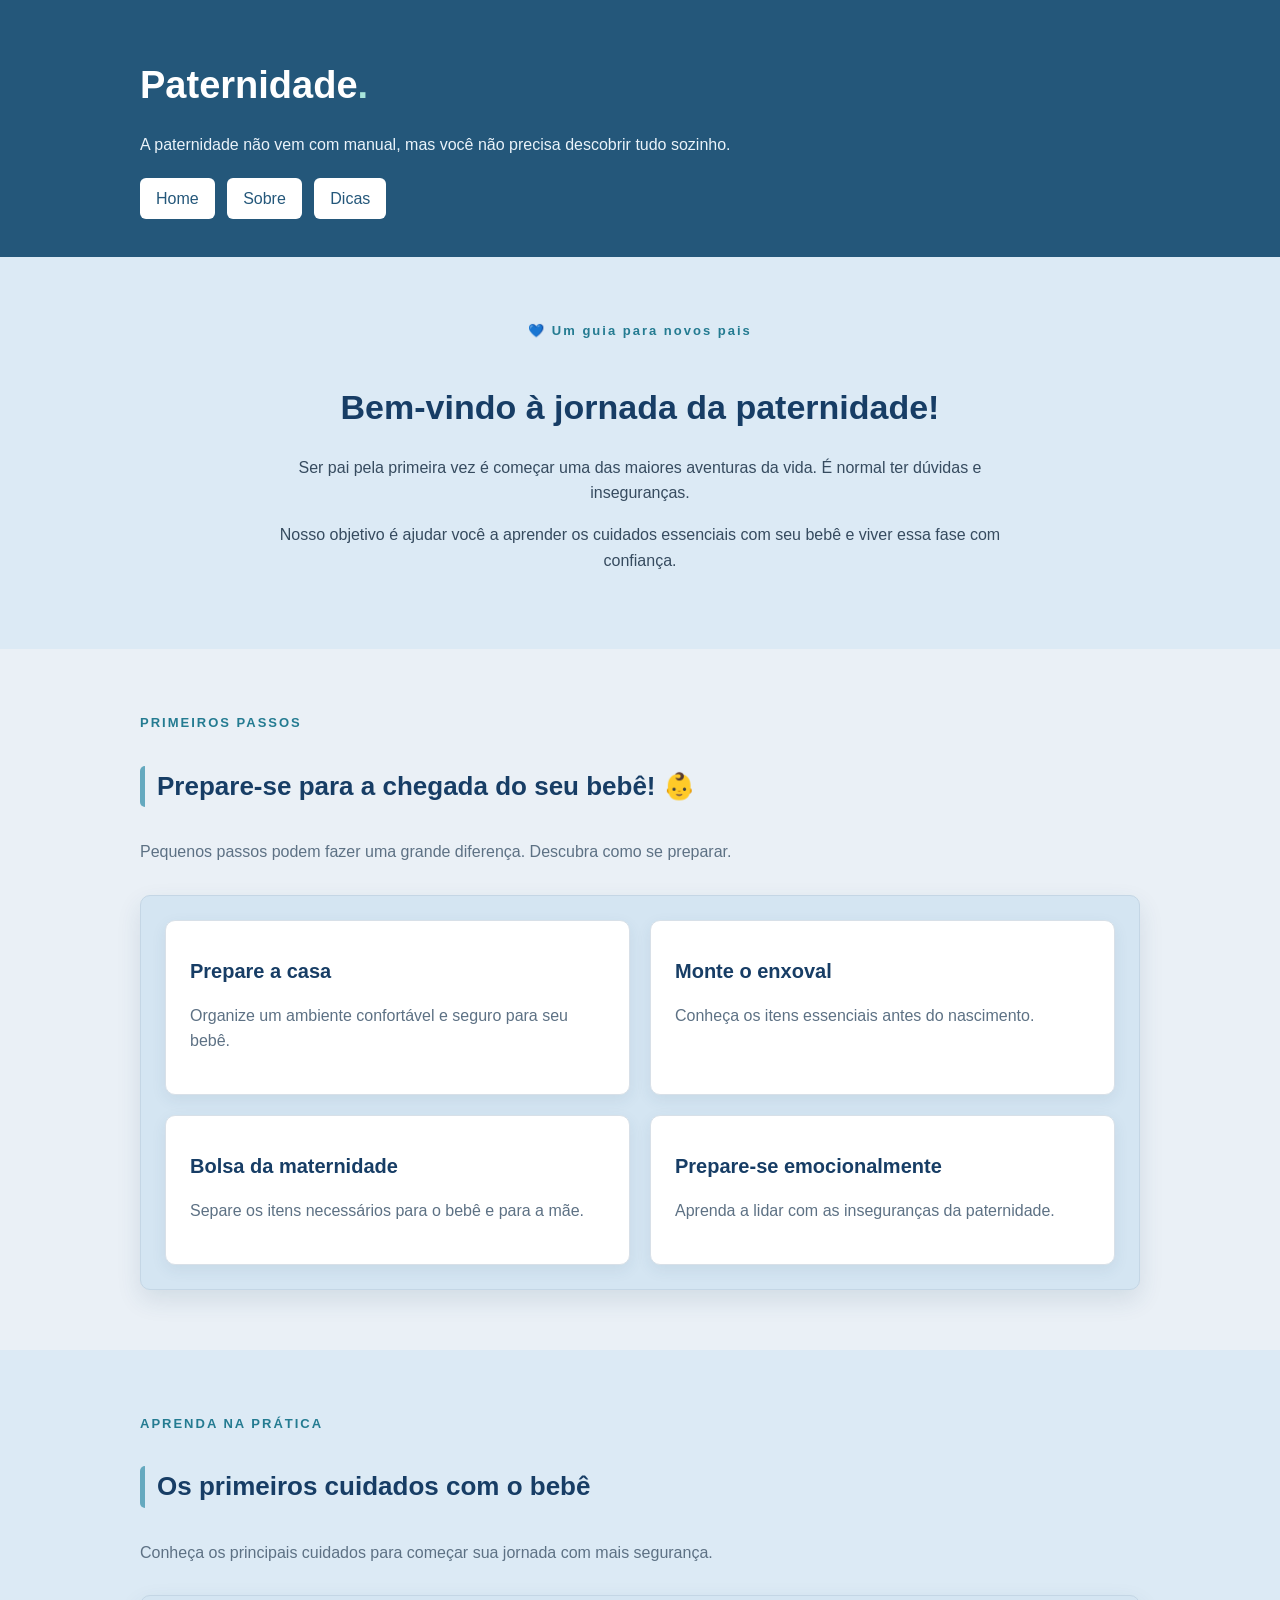
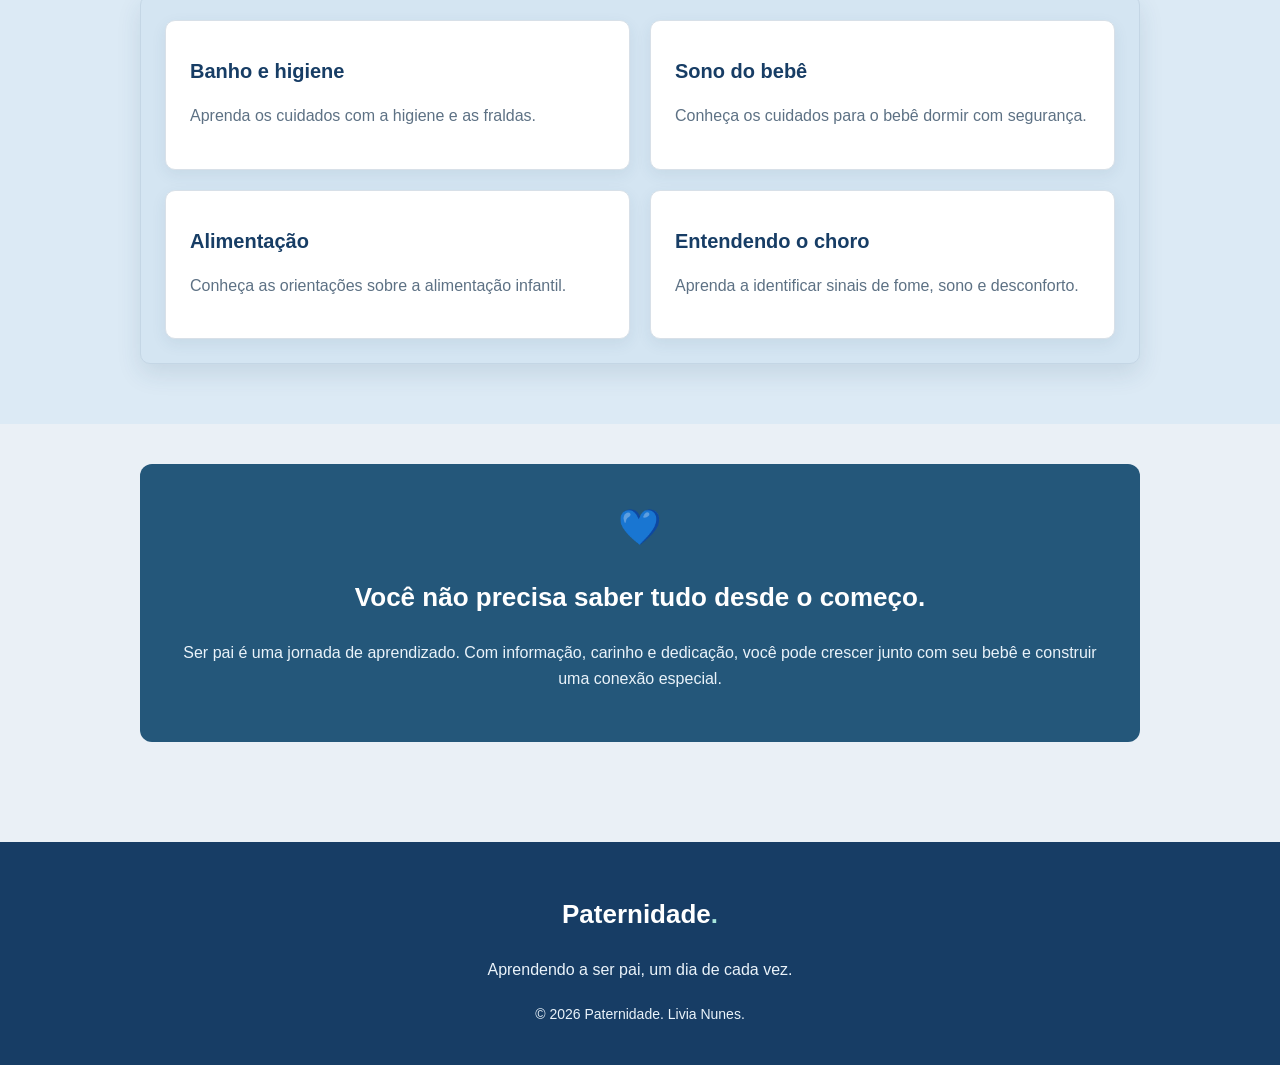
==== index.html @ 946ecb4a "cabecalho" ====
<!DOCTYPE html>
<html lang="pt-br">
<head>
    <meta charset="UTF-8">
    <meta name="viewport" content="width=device-width, initial-scale=1.0">
    <title>Paternidade | Guia para Pais</title>
    <link rel="stylesheet" href="./style/style.css">
</head>

<body>

    <header class="cabecalho">
        <div class="container">

            <h1 class="logo">Paternidade<span>.</span></h1>

            <p class="subtitulo">
                A paternidade não vem com manual, mas você não precisa
                descobrir tudo sozinho.
            </p>

            <nav class="menu">
                <ul class="lista">
                   <li><a class="menu-link" href="index.html">Home</a></li>
                <li><a class="menu-link" href="./pages/sobre.html">Sobre</a></li>
                <li><a class="menu-link" href="./pages/dicas.html">Dicas</a></li>
                </ul>
            </nav>

        </div>
    </header>

    <main>

        <section class="secao inicio">
            <div class="container">

                <div class="apresentacao">
                    <span class="etiqueta">💙 Um guia para novos pais</span>

                    <h2 class="titulo-principal">
                        Bem-vindo à jornada da paternidade!
                    </h2>

                    <p class="texto-apresentacao">
                        Ser pai pela primeira vez é começar uma das maiores
                        aventuras da vida. É normal ter dúvidas e inseguranças.
                    </p>

                    <p class="texto-apresentacao">
                        Nosso objetivo é ajudar você a aprender os cuidados
                        essenciais com seu bebê e viver essa fase com confiança.
                    </p>
                </div>

            </div>
        </section>

        <section class="secao" id="preparacao">
            <div class="container">

                <div class="cabecalho-secao">
                    <span class="etiqueta">PRIMEIROS PASSOS</span>

                    <h2 class="titulo-secao">
                        Prepare-se para a chegada do seu bebê! 👶
                    </h2>

                    <p class="descricao-secao">
                        Pequenos passos podem fazer uma grande diferença.
                        Descubra como se preparar.
                    </p>
                </div>

                <div class="grade-cards">

                    <article class="card">
                        <div class="icone"></div>
                        <h3>Prepare a casa</h3>
                        <p>Organize um ambiente confortável e seguro para seu bebê.</p>
                    </article>

                    <article class="card">
                        <div class="icone"></div>
                        <h3>Monte o enxoval</h3>
                        <p>Conheça os itens essenciais antes do nascimento.</p>
                    </article>

                    <article class="card">
                        <div class="icone"></div>
                        <h3>Bolsa da maternidade</h3>
                        <p>Separe os itens necessários para o bebê e para a mãe.</p>
                    </article>

                    <article class="card">
                        <div class="icone"></div>
                        <h3>Prepare-se emocionalmente</h3>
                        <p>Aprenda a lidar com as inseguranças da paternidade.</p>
                    </article>

                </div>
            </div>
        </section>

        <section class="secao secao-destaque">
            <div class="container">

                <div class="cabecalho-secao">
                    <span class="etiqueta">APRENDA NA PRÁTICA</span>

                    <h2 class="titulo-secao">
                        Os primeiros cuidados com o bebê
                    </h2>

                    <p class="descricao-secao">
                        Conheça os principais cuidados para começar
                        sua jornada com mais segurança.
                    </p>
                </div>

                <div class="grade-cards">

                    <article class="card card-claro">
                        <div class="icone"></div>
                        <h3>Banho e higiene</h3>
                        <p>Aprenda os cuidados com a higiene e as fraldas.</p>
                    </article>

                    <article class="card card-claro">
                        <div class="icone"></div>
                        <h3>Sono do bebê</h3>
                        <p>Conheça os cuidados para o bebê dormir com segurança.</p>
                    </article>

                    <article class="card card-claro">
                        <div class="icone"></div>
                        <h3>Alimentação</h3>
                        <p>Conheça as orientações sobre a alimentação infantil.</p>
                    </article>

                    <article class="card card-claro">
                        <div class="icone"></div>
                        <h3>Entendendo o choro</h3>
                        <p>Aprenda a identificar sinais de fome, sono e desconforto.</p>
                    </article>

                </div>

            </div>
        </section>

        <section class="secao mensagem">
            <div class="container">

                <div class="mensagem-box">
                    <span class="mensagem-icone">💙</span>

                    <h2>Você não precisa saber tudo desde o começo.</h2>

                    <p>
                        Ser pai é uma jornada de aprendizado. Com informação,
                        carinho e dedicação, você pode crescer junto com
                        seu bebê e construir uma conexão especial.
                    </p>
                </div>

            </div>
        </section>

    </main>

    <footer class="rodape">
        <div class="container">

            <h2>Paternidade<span>.</span></h2>

            <p>Aprendendo a ser pai, um dia de cada vez.</p>

            <p class="copyright">
                © 2026 Paternidade. Livia Nunes.
            </p>

        </div>
    </footer>

</body>
</html>
---- style/style.css ----
* {
    box-sizing: border-box;
}

body {
    margin: 0;

    background-color: #eaf0f6;
    color: #364b5f;

    font-family: Arial, Helvetica, sans-serif;
    font-size: 16px;
    line-height: 1.6;
}

h2, h3 {
    color: #173d65;
}

h1 {
    color: white;
    font-size: 38px;
    margin-bottom: 10px;
}

h2 {
    font-size: 26px;
}

h3 {
    font-size: 20px;
}

a {
    color: #247b91;
    text-decoration: none;
}

.container,
.conteiner {
    width: 90%;
    max-width: 1000px;

    margin: 0 auto;
}

/* CABEÇALHO */

.cabecalho {
    background-color: #24577a;
    color: #eaf3fa;

    padding: 30px 0;
}

.cabecalho h1 {
    color: white;
}

.logo span {
    color: #a8e6dc;
}

.etiqueta {
    display: inline-block;
    margin-bottom: 10px;

    color: #247b91;

    font-size: 13px;
    font-weight: bold;
    letter-spacing: 2px;
}

.subtitulo {
    max-width: 700px;
    margin-bottom: 20px;
}

/* MENU */

.menu {
    margin-top: 20px;
}

.lista {
    margin: 0;
    padding: 0;

    list-style: none;
}

.lista li {
    display: inline-block;

    margin-right: 8px;
    margin-bottom: 8px;
}

.menu-link {
    display: inline-block;

    padding: 8px 16px;

    background-color: #ffffff;
    color: #24577a;

    border-radius: 6px;

    transition: 0.3s;
}

.menu-link:hover {
    background-color: #cce7f2;
    color: #173d65;
}

/* SEÇÕES */

.secao {
    padding: 60px 0;
}

.inicio {
    background-color: #dceaf5;
    text-align: center;
}

.titulo-principal {
    color: #173d65;
    font-size: 34px;
    margin-bottom: 20px;
}

.texto-apresentacao {
    max-width: 750px;
    margin: 0 auto 16px;
}

.titulo-secao {
    margin-bottom: 32px;
    padding-left: 12px;

    border-left: 5px solid #65a9bf;
    border-radius: 5px;
}

.cabecalho-secao {
    margin-bottom: 30px;
}

.descricao-secao {
    color: #5d7184;
}

/* GRADE DE CARDS */

.grade-cards {
    padding: 24px;

    background-color: #d4e5f2;

    border: 1px solid #c4d6e5;
    border-radius: 10px;

    box-shadow: 0 10px 25px rgba(35, 74, 105, 0.12);

    display: grid;
    grid-template-columns: repeat(2, 1fr);
    gap: 20px;
}

/* CARDS */

.card {
    padding: 24px;

    background-color: #ffffff;

    border: 1px solid #d8e0e8;
    border-radius: 10px;

    box-shadow: 0 5px 15px rgba(35, 74, 105, 0.08);

    transition: 0.3s;
}

.card:hover {
    transform: translateY(-4px);

    box-shadow: 0 10px 22px rgba(35, 74, 105, 0.15);
}

.card h3 {
    margin-top: 10px;
    margin-bottom: 12px;
}

.card p {
    color: #5d7184;
}

.icone {
    font-size: 32px;
    margin-bottom: 10px;
}

.link-card {
    display: inline-block;

    margin-top: 10px;

    color: #247b91;
    font-weight: bold;
}

.link-card:hover {
    color: #173d65;
}

/* SEÇÃO DE DESTAQUE */

.secao-destaque {
    background-color: #dceaf5;
}

.card-claro {
    background-color: #ffffff;
}

/* BOTÕES */

.botao {
    display: inline-block;

    margin-top: 20px;
    padding: 12px 24px;

    background-color: #247b91;
    color: white;

    border-radius: 8px;

    font-weight: bold;

    transition: 0.3s;
}

.botao:hover {
    background-color: #173d65;
}

/* MENSAGEM FINAL */

.mensagem {
    padding-top: 40px;
}

.mensagem-box {
    padding: 35px;

    background-color: #24577a;
    color: white;

    text-align: center;

    border-radius: 12px;
}

.mensagem-box h2 {
    color: white;
}

.mensagem-box p {
    color: #eaf3fa;
}

.mensagem-icone {
    font-size: 35px;
}

.botao-claro {
    background-color: white;
    color: #24577a;
}

.botao-claro:hover {
    background-color: #cce7f2;
    color: #173d65;
}

/* LISTAS */

.lista-tecnologias {
    list-style: none;
    padding: 0;
    margin: 0;
}

.lista-tecnologias li {
    display: inline-block;

    padding: 10px 14px;
    margin: 5px;

    background-color: #dceaf5;

    border: 1px solid #c4d6e5;
    border-radius: 999px;
}

/* RODAPÉ */

.rodape {
    margin-top: 40px;
    padding: 30px 20px;

    background-color: #173d65;
    color: #eaf3fa;

    text-align: center;
}

.rodape h2 {
    color: white;
}

.rodape h2 span {
    color: #a8e6dc;
}

.rodape p {
    margin-bottom: 10px;
}

.copyright {
    margin-top: 20px;
    font-size: 14px;
}

.rodape .aviso {
    font-size: 13px;
    color: #cbd9e6;
}

.rodape-anddress {
    font-style: normal;
}

/* ADAPTAÇÃO PARA CELULARES */

@media (max-width: 600px) {

    h1 {
        font-size: 30px;
    }

    .titulo-principal {
        font-size: 28px;
    }

    .secao {
        padding: 40px 0;
    }

    .grade-cards {
        grid-template-columns: 1fr;
        padding: 15px;
    }

    .card {
        padding: 20px;
    }

    .lista li {
        margin-right: 3px;
    }

    .menu-link {
        padding: 8px 12px;
    }

    .mensagem-box {
        padding: 25px 18px;
    }
}
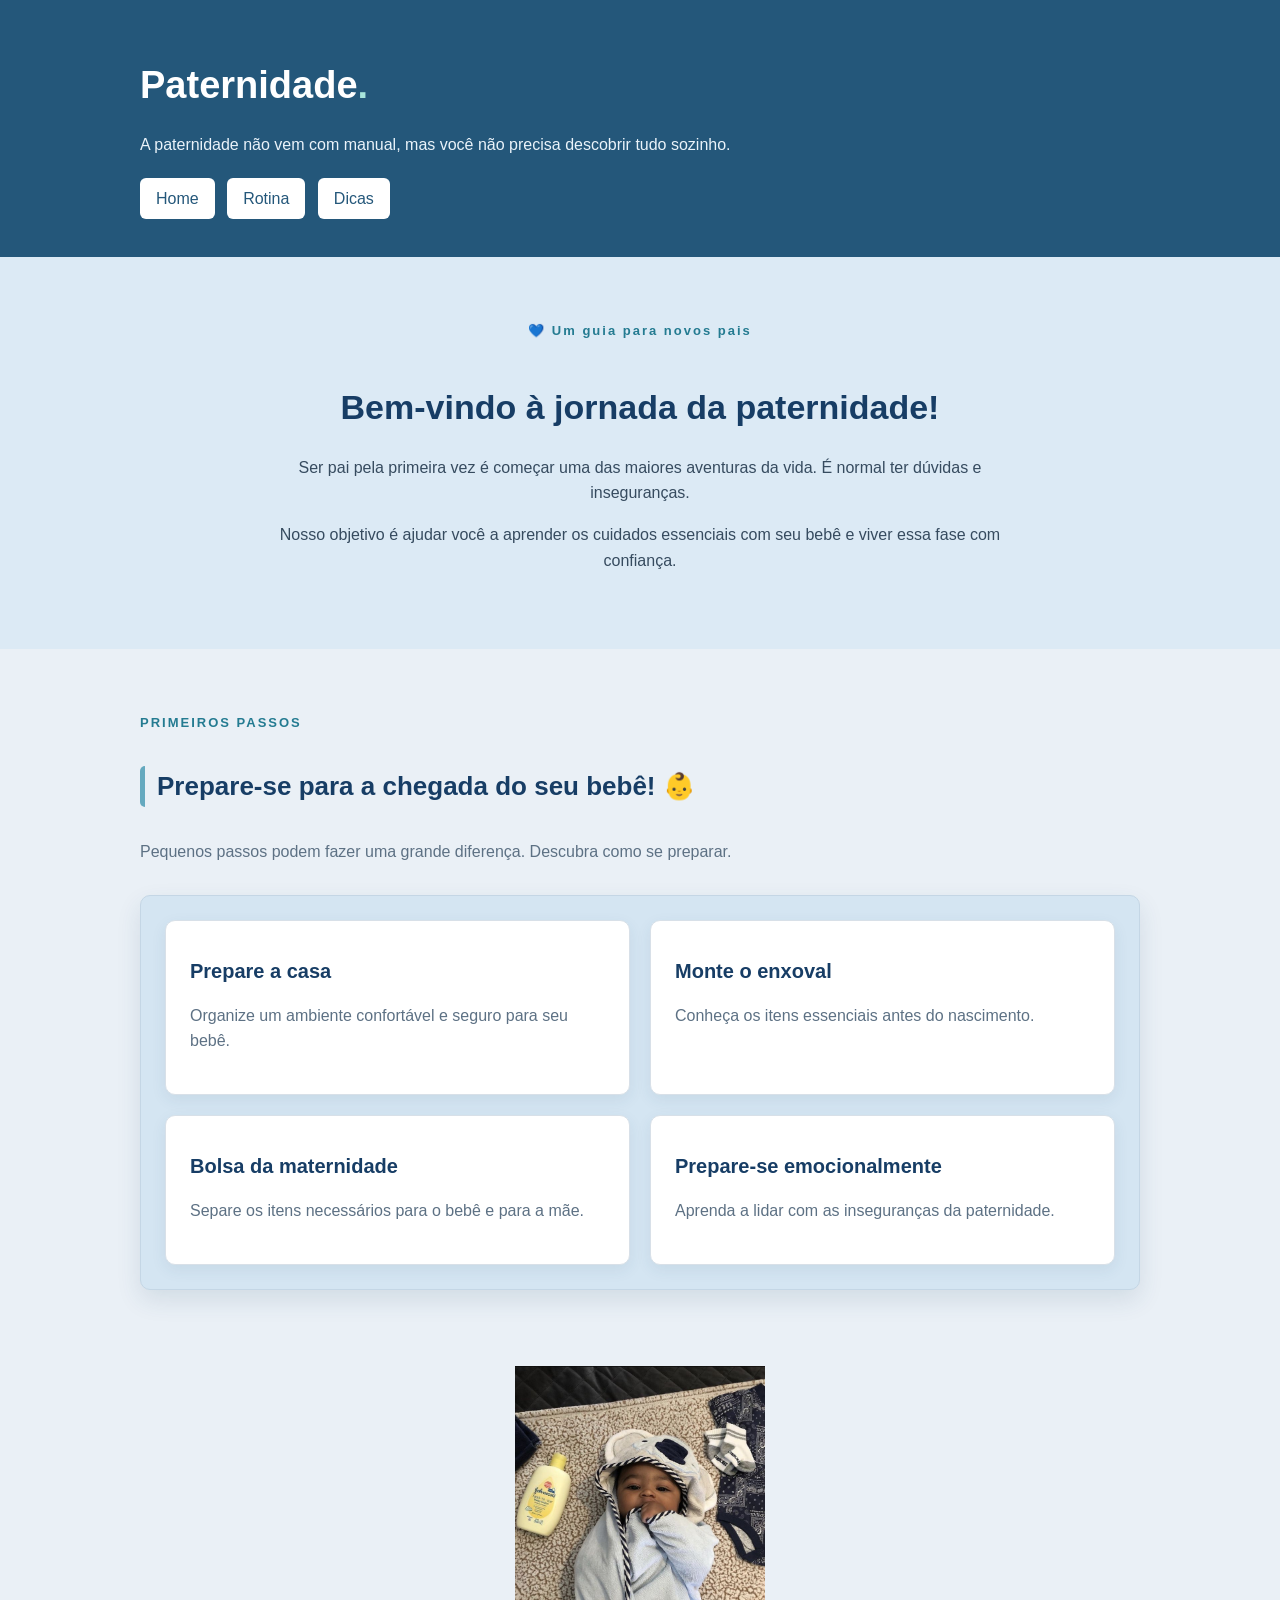
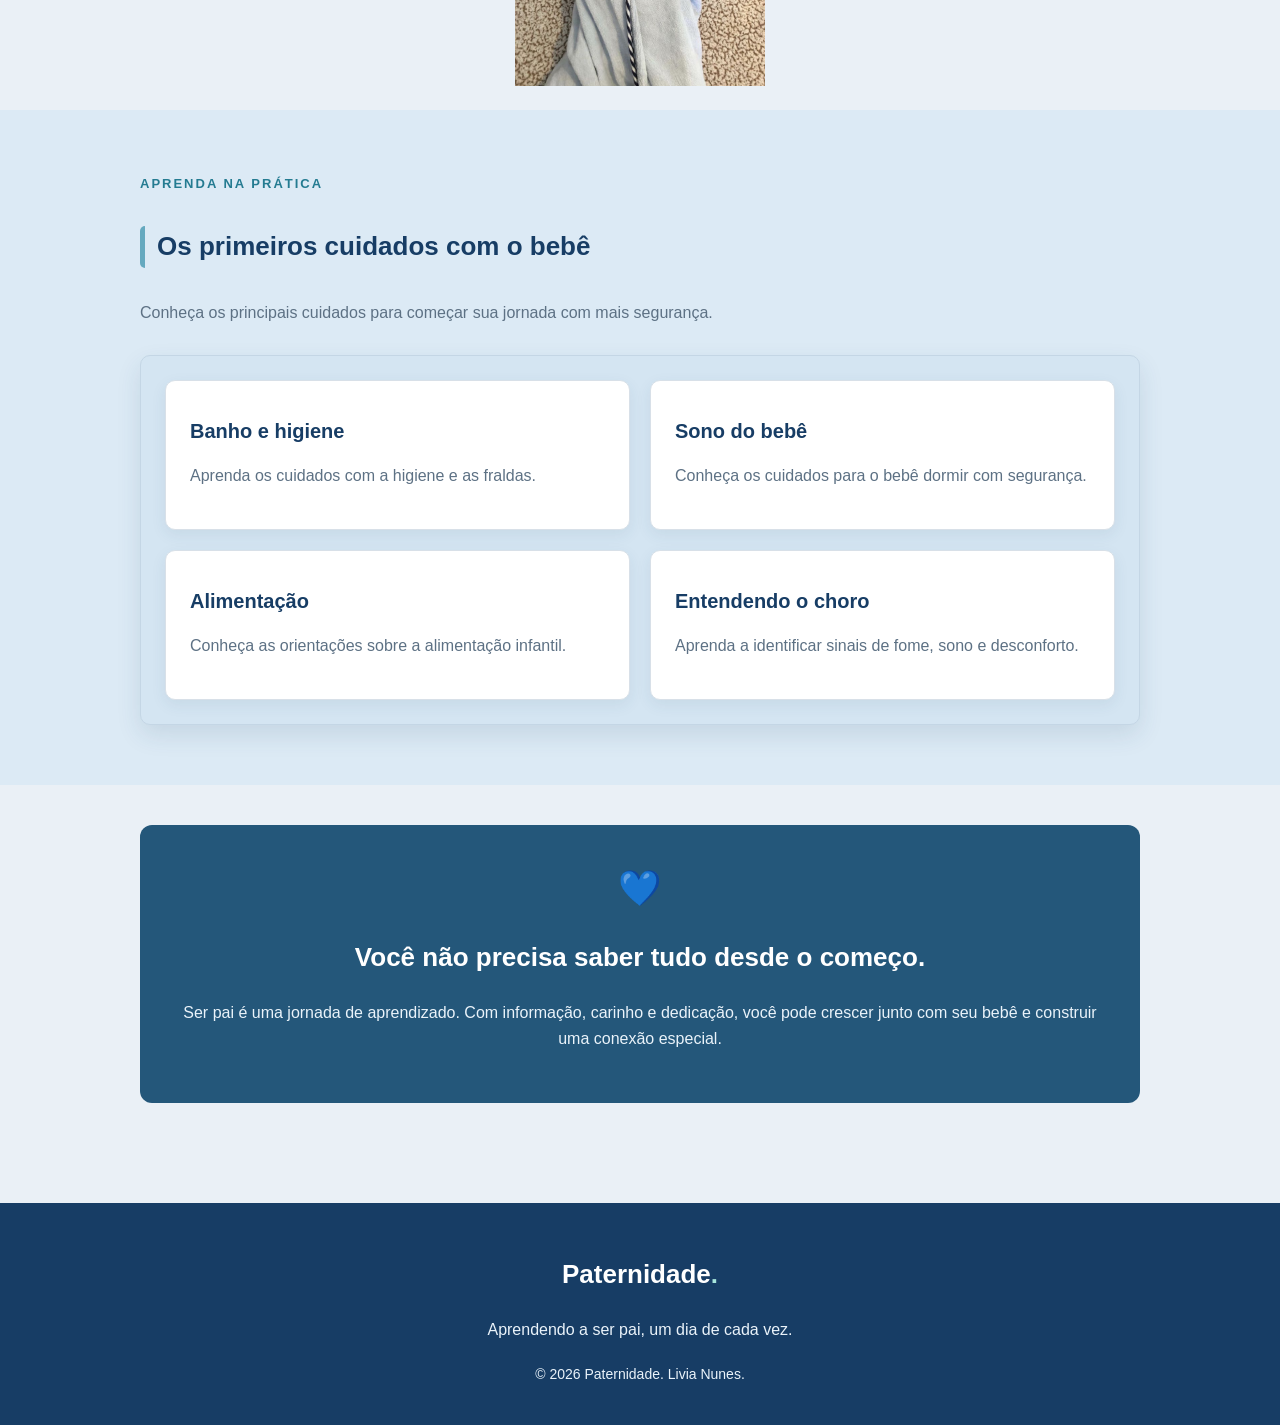
==== commit 94b88798: "repositorio" ====
--- a/index.html
+++ b/index.html
@@ -23,7 +23,7 @@
             <nav class="menu">
                 <ul class="lista">
                    <li><a class="menu-link" href="index.html">Home</a></li>
-                <li><a class="menu-link" href="./pages/sobre.html">Sobre</a></li>
+                <li><a class="menu-link" href="./pages/rotina.html">Rotina</a></li>
                 <li><a class="menu-link" href="./pages/dicas.html">Dicas</a></li>
                 </ul>
             </nav>
@@ -53,6 +53,7 @@
                         essenciais com seu bebê e viver essa fase com confiança.
                     </p>
                 </div>
+
 
             </div>
         </section>
@@ -102,6 +103,14 @@
                 </div>
             </div>
         </section>
+
+          <p align="center">
+        <img
+    src="../imgs/img.jpg"
+    alt="Foto bebê"
+    width="250"
+    >
+    </p>
 
         <section class="secao secao-destaque">
             <div class="container">
--- a/style/style.css
+++ b/style/style.css
@@ -1,4 +1,3 @@
-
 * {
     box-sizing: border-box;
 }
